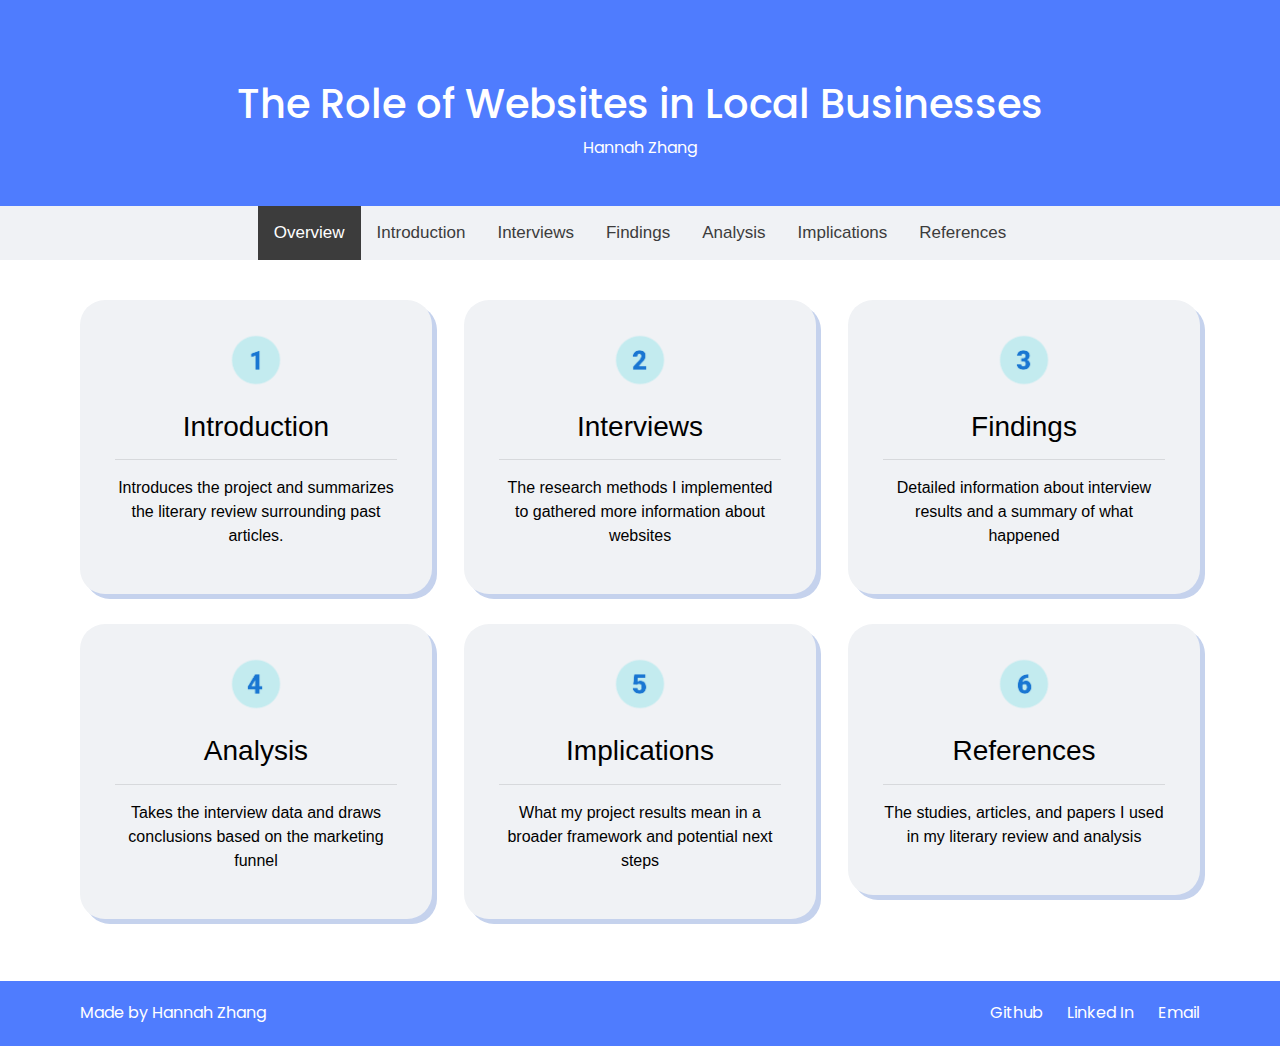
==== index.html @ 33b488de "footer on all pages" ====
<!DOCTYPE html>
<html lang="en">
  <head>
    <title>Hannah Zhang</title>
    <meta charset="utf-8">
    <meta name="viewport" content="width=device-width, initial-scale=1">
    <!-- style sheets -->
    <link href="style.css" rel="stylesheet" type="text/css" />
    <link rel="stylesheet" href="https://cdnjs.cloudflare.com/ajax/libs/font-awesome/4.7.0/css/font-awesome.min.css">
    <link rel="stylesheet" href="https://maxcdn.bootstrapcdn.com/bootstrap/4.5.2/css/bootstrap.min.css">
    <!-- javascript -->
    <script src="script.js"></script>
    <!-- favicon -->
    <link rel="icon" href="images/favicon.png"/>
  </head>
  <body>
    <!-- header -->
    <div class="header">
      <h1>The Role of Websites in Local Businesses</h1>
      <p>Hannah Zhang</p>
    </div>
    <!-- navbar -->
    <div class="topnav" id="myTopnav">
      <div class="horizontal-center">
        <a href="index.html" class="active">Overview</a>
        <a href="pages/intro.html">Introduction</a>
        <a href="pages/interview.html">Interviews</a>
        <a href="pages/findings.html">Findings</a>
        <a href="pages/analysis.html">Analysis</a>
        <a href="pages/implications.html">Implications</a>
        <a href="pages/references.html">References</a>
        <a href="javascript:void(0);" class="icon" onclick="myFunction()">
          <i class="fa fa-bars"></i>
        </a>
      </div>
    </div>
    <!-- content -->
    <div class="content-container">
      <div class="content-row">
        <!-- Introduction -->
        <a href="pages/intro.html">
          <img src="images/numbers/1.png" alt="1">
          <h3>Introduction</h3>
          <hr>
          <p>Introduces the project and summarizes the literary review surrounding past articles.</p>
        </a>
        <!-- Analysis -->
        <a href="pages/analysis.html">
          <img src="images/numbers/4.png" alt="4">
          <h3>Analysis</h3>
          <hr>
          <p>Takes the interview data and draws conclusions based on the marketing funnel</p>
        </a>
        <!-- Interviews -->
        <a href="pages/interview.html">
          <img src="images/numbers/2.png" alt="2">
          <h3>Interviews</h3>
          <hr>
          <p>The research methods I implemented to gathered more information about websites</p>
        </a>
        <!-- Implications -->
        <a href="pages/implications.html">
          <img src="images/numbers/5.png" alt="5">
          <h3>Implications</h3>
          <hr>
          <p>What my project results mean in a broader framework and potential next steps</p>
        </a>
        <!-- Findings -->
        <a href="pages/findings.html">
          <img src="images/numbers/3.png" alt="3">
          <h3>Findings</h3>
          <hr>
          <p>Detailed information about interview results and a summary of what happened</p>
        </a>
        <!-- References -->
        <a href="pages/references.html">
          <img src="images/numbers/6.png" alt="6">
          <h3>References</h3>
          <hr>
          <p>The studies, articles, and papers I used in my literary review and analysis</p>
        </a>
      </div>
    </div>
    <!-- footer -->
    <div class="footer">
      <p>Made by <a href="images/socials/resume.pdf" target=”_blank”>Hannah Zhang</a>
      </p>
      <div class="socials">
      <a href="https://github.com/hannahjzhang" target=”_blank”>Github</a>
      <a href="https://www.linkedin.com/in/hjz" target=”_blank”>Linked In</a>
      <a href="mailto:hannahjzhang@gmail.com" target=”_blank”>Email</a>
      </div>
    </div>
  </body>
</html>
---- style.css ----
@import url('https://fonts.googleapis.com/css2?family=Karla&display=swap');
@import url('https://fonts.googleapis.com/css2?family=Poppins:wght@500&display=swap');

h1 {
  color: white;
  font-family: 'Poppins', sans-serif;
  text-align: center;
  font-size: 40px;
}

/* header at the top of every page */
.header {
  background-color: #4F7CFE;
  color: white;
  font-family: 'Poppins', sans-serif;
  text-align: center;
  padding-top: 80px;
  padding-bottom: 30px;
  padding-left: 20px;
  padding-right: 20px;
}

/* background color for navigatioin bar */
.topnav {
  background-color: #f0f2f5;
  overflow: hidden;
  display: flex;
  justify-content: center;
}
/* navbar links */
.topnav a {
  float: left;
  display: block;
  color: #3C3C3C;
  text-align: center;
  padding: 14px 16px;
  text-decoration: none;
  font-size: 17px;
  left: 50%;
}
/* hover changes */
.topnav a:hover {
  background-color: #c5d2ed;
  color: #3C3C3C;
  text-decoration: none;
}
/* active page styling */
.topnav a.active {
  background-color: #3C3C3C;
  color: white;
}
/* closee topnav on small screens */
.topnav .icon {
  display: none;
}
/* if screen small, hide all links except for overview */
@media screen and (max-width: 800px) {
  .topnav a:not(:first-child) {display: none;}
  .topnav a.icon {
    float: right;
    display: block;
  }
}
/* display the links vertically if screen is small */
@media screen and (max-width: 600px) {
  .topnav.responsive {position: relative;}
  .topnav.responsive a.icon {
    position: absolute;
    right: 0;
    top: 0;
  }
  .topnav.responsive a {
    float: none;
    display: block;
    text-align: left;
  }
}

/* overall container for the content of the homepage */
.content-container {
  padding-left: 40px;
  padding-right: 40px;
  margin-left: 40px;
  margin-right: 40px;
  margin-top: 40px;
  margin-bottom: 40px;
  background-color: white;
}

/* styling the blocks of content on the homepage */
.content-row {
  -webkit-column-count: 3;
     -moz-column-count: 3;
          column-count: 3;
  -webkit-column-gap: 2em;
     -moz-column-gap: 2em;
          column-gap: 2em;  
}
.content-row a {
  display: block;
  max-width: 676px;
  margin-bottom: 30px;
  /* margin: 0 auto 25px auto; */
  padding-top: 30px;
  padding-bottom: 30px;
  padding-right: 35px;
  padding-left: 35px;
  border-radius: 25px;
  color: black;
  background-color: #f0f2f5;
  box-shadow: 5px 5px #c5d2ed;
}
.content-row a:hover {
  cursor: pointer;
  color: black;
  position: relative;
  box-shadow: 5px 5px #b8b8b8;
  transform: scale(1.01);
}
.content-row a h3 {
  text-align: center;
}
.content-row a p {
  text-align: center;
}
.content-row a:link {
  text-decoration: none;
}
.content-row img {
  width: 60px;
  height: 60px;
  border-radius: 50%;
  display: block;
  margin-left: auto;
  margin-right: auto;
  margin-bottom: 20px;
}

/* smaller overall container for content-heavy pages */
.small-container {
  padding-left: 40px;
  padding-right: 40px;
  margin-left: 150px;
  margin-right: 150px;
  margin-top: 60px;
  margin-bottom: 60px;
  background-color: white;
}
.small-container hr {
  width: 1065px;
  height:0;
  border-bottom: 1px;
}
.small-container h3 {
  color: black;
}
.small-container p {
  color: #383838;
}
.small-container table, th, td {
  border: 1px solid black;
  border-collapse: collapse;
}

/* styling for the literary review breakdown table */
table {
  padding: 8px;
  width: 100%;
}
th {
  padding-left: 15px;
  padding-right: 15px;
  padding-top: 15px;
  padding-bottom: 15px;
  border: 1px solid #ddd;
}
td {
  padding-left: 15px;
  padding-right: 15px;
  padding-top: 5px;
  padding-bottom: 5px;
  border: 1px solid #ddd;
}
tr:nth-child(odd) {
  background-color: #f2f2f2;
}

/* footer and footer content styling */
.footer {
  background-color: #4F7CFE;
  color: white;
  font-family: 'Poppins', sans-serif;
  text-align: center;
  padding-top: 20px;
  padding-bottom: 5px;
  padding-left: 80px;
  padding-right: 80px;
  display: flex;
  justify-content: space-between;
}
.footer p {
  text-align: left;
  color: white;
}
.footer a {
  text-align: left;
  color: white;
}
.footer a:hover {
  color: aliceblue;
}
.socials {
  margin-top: 0px;
}
.socials a {
  text-decoration: none;
  color: white;
  padding-left: 20px;
}
.socials a:hover {
  color: aliceblue;
}
.socials img {
  width: 20px;
  height: 20px;
  padding: 15px;
}
.socials:hover img {
  transform: scale(1.1);
}
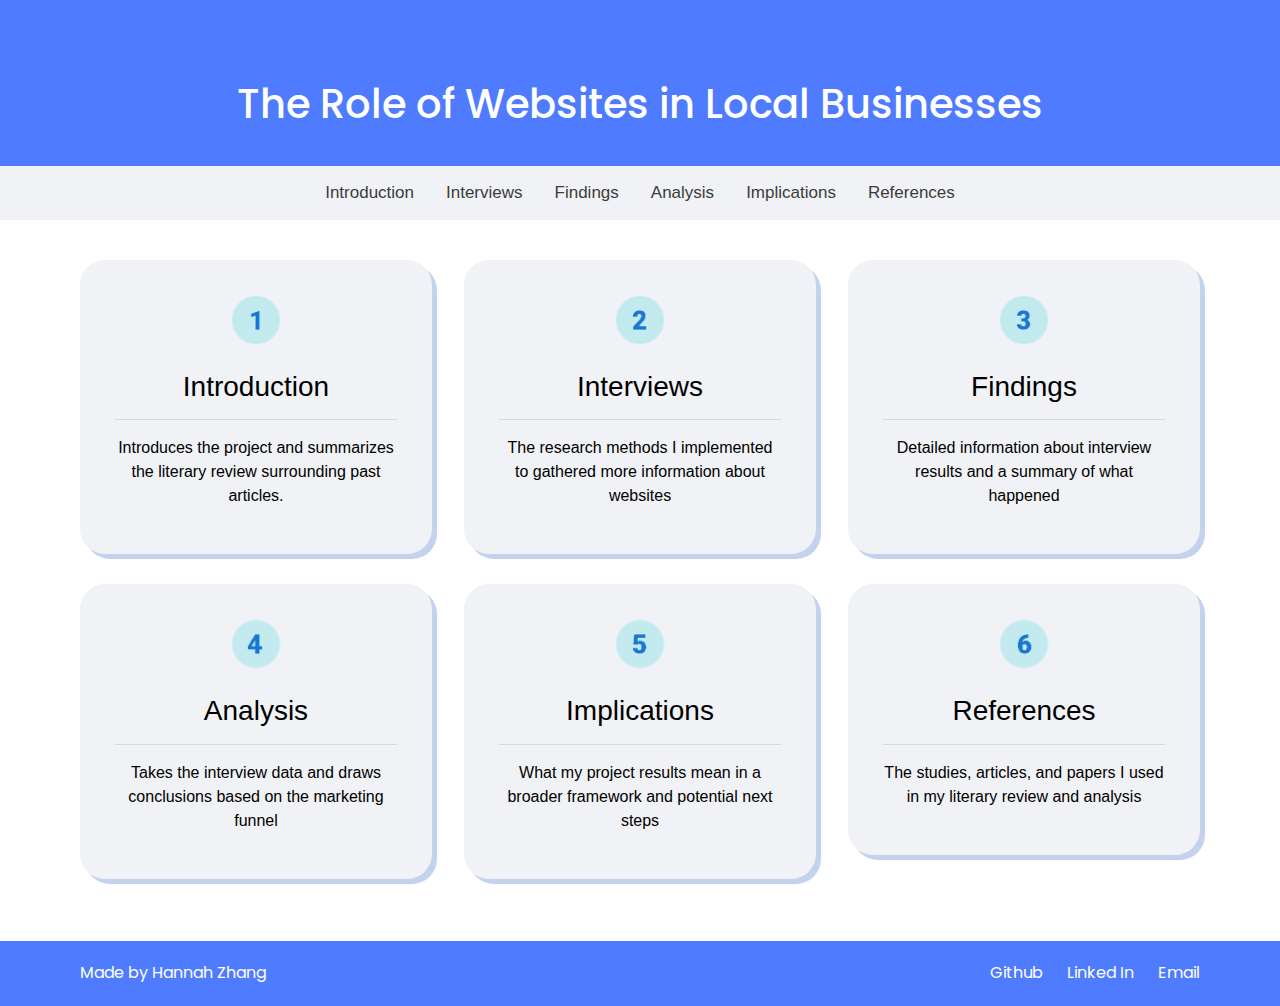
==== commit d18bfc42: "header/navbar edits" ====
--- a/index.html
+++ b/index.html
@@ -1,7 +1,7 @@
 <!DOCTYPE html>
 <html lang="en">
   <head>
-    <title>Hannah Zhang</title>
+    <title>AAR – Hannah Zhang</title>
     <meta charset="utf-8">
     <meta name="viewport" content="width=device-width, initial-scale=1">
     <!-- style sheets -->
@@ -16,13 +16,11 @@
   <body>
     <!-- header -->
     <div class="header">
-      <h1>The Role of Websites in Local Businesses</h1>
-      <p>Hannah Zhang</p>
+      <h1><a href="index.html">The Role of Websites in Local Businesses</a></h1>
     </div>
     <!-- navbar -->
     <div class="topnav" id="myTopnav">
       <div class="horizontal-center">
-        <a href="index.html" class="active">Overview</a>
         <a href="pages/intro.html">Introduction</a>
         <a href="pages/interview.html">Interviews</a>
         <a href="pages/findings.html">Findings</a>
--- a/style.css
+++ b/style.css
@@ -6,6 +6,13 @@
   font-family: 'Poppins', sans-serif;
   text-align: center;
   font-size: 40px;
+}
+h1 a {
+  color: white;
+}
+h1 a:hover {
+  color: white;
+  text-decoration: none;
 }
 
 /* header at the top of every page */
@@ -227,4 +234,27 @@
 }
 .socials:hover img {
   transform: scale(1.1);
+}
+
+/* marketing funnel & recommendations image styling */
+.small-container img {
+  width: 100%;
+  height: auto;
+}
+
+/* three columns in analysis section */
+/* create three equal columns that floats next to each other */
+.column {
+  float: left;
+  width: 31%;
+  padding: 20px;
+  margin-left: 16px;
+  background-color: #f2f2f2;
+  border-radius: 10px;
+}
+/* clear floats after the columns */
+.row:after {
+  content: "";
+  display: table;
+  clear: both;
 }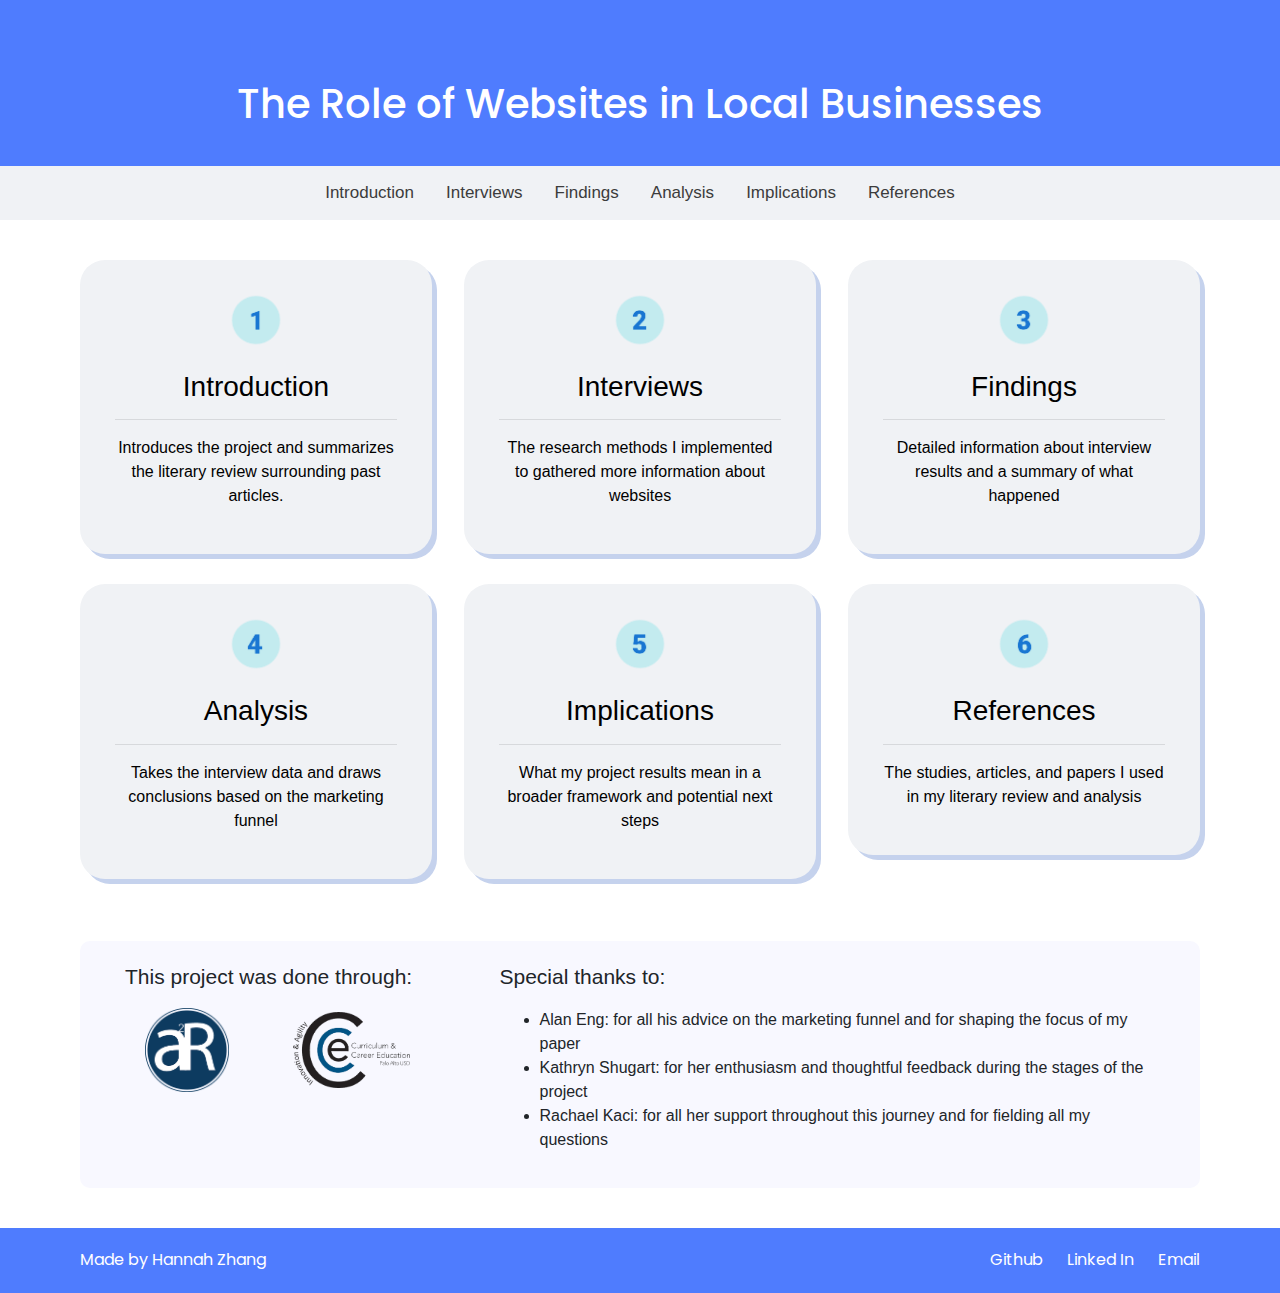
==== commit 78d16143: "aar/cce logos + mentor acknowledgement" ====
--- a/index.html
+++ b/index.html
@@ -79,6 +79,24 @@
         </a>
       </div>
     </div>
+    <!-- logos -->
+    <div class="logo-container">
+      <div class="row">
+        <div class="column left">
+          <p>This project was done through:</p>
+          <img src="images/logos/aar.png" class="aar" alt="AAR">
+          <img src="images/logos/cce.png" class="cce" alt="CCE">
+        </div>
+        <div class="column right">
+          <p>Special thanks to:</p>
+          <ul>
+            <li>Alan Eng: for all his advice on the marketing funnel and for shaping the focus of my paper</li>
+            <li>Kathryn Shugart: for her enthusiasm and thoughtful feedback during the stages of the project</li>
+            <li>Rachael Kaci: for all her support throughout this journey and for fielding all my questions</li>
+          </ul>
+        </div>
+      </div>
+    </div>
     <!-- footer -->
     <div class="footer">
       <p>Made by <a href="images/socials/resume.pdf" target=”_blank”>Hannah Zhang</a>
--- a/style.css
+++ b/style.css
@@ -1,19 +1,5 @@
 @import url('https://fonts.googleapis.com/css2?family=Karla&display=swap');
 @import url('https://fonts.googleapis.com/css2?family=Poppins:wght@500&display=swap');
-
-h1 {
-  color: white;
-  font-family: 'Poppins', sans-serif;
-  text-align: center;
-  font-size: 40px;
-}
-h1 a {
-  color: white;
-}
-h1 a:hover {
-  color: white;
-  text-decoration: none;
-}
 
 /* header at the top of every page */
 .header {
@@ -25,6 +11,19 @@
   padding-bottom: 30px;
   padding-left: 20px;
   padding-right: 20px;
+}
+.header h1 {
+  color: white;
+  font-family: 'Poppins', sans-serif;
+  text-align: center;
+  font-size: 40px;
+}
+.header a {
+  color: white;
+}
+.header a:hover {
+  color: white;
+  text-decoration: none;
 }
 
 /* background color for navigatioin bar */
@@ -243,8 +242,11 @@
 }
 
 /* three columns in analysis section */
+.column-container {
+  background-color: white;
+}
 /* create three equal columns that floats next to each other */
-.column {
+.column-container .column {
   float: left;
   width: 31%;
   padding: 20px;
@@ -253,8 +255,54 @@
   border-radius: 10px;
 }
 /* clear floats after the columns */
-.row:after {
+.column-container .row:after {
   content: "";
   display: table;
   clear: both;
+}
+
+/* column styling for the logos/acknowledgements on homepage */
+.logo-container {
+  padding-left: 40px;
+  padding-right: 40px;
+  margin-left: 80px;
+  margin-right: 80px;
+  margin-top: 40px;
+  margin-bottom: 40px;
+  background-color: ghostwhite;
+  border-radius: 10px;
+}
+
+.logo-container .column {
+  float: left;
+  padding: 20px;
+}
+
+.logo-container .left {
+  width: 35%;
+}
+
+.logo-container .right {
+  width: 65%;
+}
+
+.logo-container.row:after {
+  content: "";
+  display: table;
+  clear: both;
+}
+
+.logo-container .aar {
+  width: 25%;
+  margin-left: 20px;
+  margin-right: 50px;
+}
+
+.logo-container .cce {
+  width: 35%;
+  margin-left: 10px;
+}
+
+.logo-container p {
+  font-size: 21px;
 }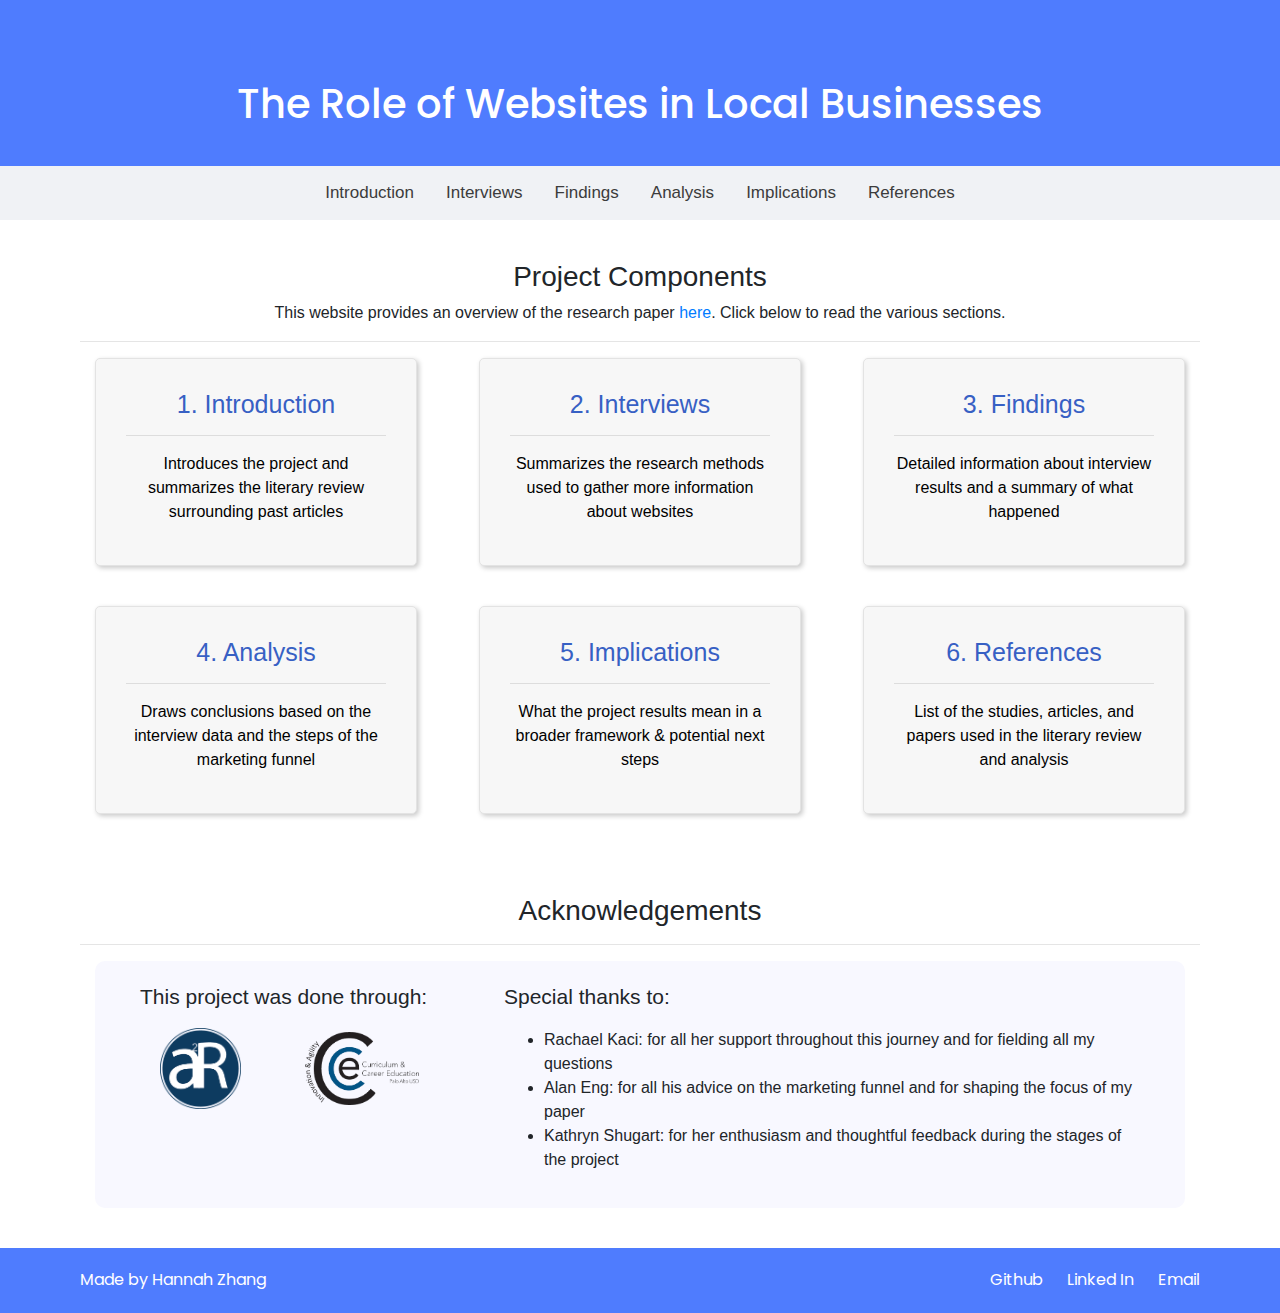
==== commit 8645f3ba: "major edits for the showcase" ====
--- a/index.html
+++ b/index.html
@@ -34,66 +34,73 @@
     </div>
     <!-- content -->
     <div class="content-container">
+      <h3 style="text-align:center;">Project Components</h3>
+      <p style="text-align:center;">This website provides an overview of the research paper <a href="https://docs.google.com/document/d/1KLYyJthxJHhPB7gAEliKahT4Q1NTSQ8itV6qCoGQgQw/edit?usp=sharing" target="_blank">here</a>. Click below to read the various sections.</p>
+      <hr>
       <div class="content-row">
         <!-- Introduction -->
         <a href="pages/intro.html">
-          <img src="images/numbers/1.png" alt="1">
-          <h3>Introduction</h3>
+          <!-- <img src="images/numbers/1.png" alt="1"> -->
+          <h3>1. Introduction</h3>
           <hr>
-          <p>Introduces the project and summarizes the literary review surrounding past articles.</p>
+          <p>Introduces the project and summarizes the literary review surrounding past articles</p>
         </a>
         <!-- Analysis -->
         <a href="pages/analysis.html">
-          <img src="images/numbers/4.png" alt="4">
-          <h3>Analysis</h3>
+          <!-- <img src="images/numbers/4.png" alt="4"> -->
+          <h3>4. Analysis</h3>
           <hr>
-          <p>Takes the interview data and draws conclusions based on the marketing funnel</p>
+          <p>Draws conclusions based on the interview data and the steps of the marketing funnel</p>
         </a>
         <!-- Interviews -->
         <a href="pages/interview.html">
-          <img src="images/numbers/2.png" alt="2">
-          <h3>Interviews</h3>
+          <!-- <img src="images/numbers/2.png" alt="2"> -->
+          <h3>2. Interviews</h3>
           <hr>
-          <p>The research methods I implemented to gathered more information about websites</p>
+          <p>Summarizes the research methods used to gather more information about websites</p>
         </a>
         <!-- Implications -->
         <a href="pages/implications.html">
-          <img src="images/numbers/5.png" alt="5">
-          <h3>Implications</h3>
+          <!-- <img src="images/numbers/5.png" alt="5"> -->
+          <h3>5. Implications</h3>
           <hr>
-          <p>What my project results mean in a broader framework and potential next steps</p>
+          <p>What the project results mean in a broader framework & potential next steps</p>
         </a>
         <!-- Findings -->
         <a href="pages/findings.html">
-          <img src="images/numbers/3.png" alt="3">
-          <h3>Findings</h3>
+          <!-- <img src="images/numbers/3.png" alt="3"> -->
+          <h3>3. Findings</h3>
           <hr>
           <p>Detailed information about interview results and a summary of what happened</p>
         </a>
         <!-- References -->
         <a href="pages/references.html">
-          <img src="images/numbers/6.png" alt="6">
-          <h3>References</h3>
+          <!-- <img src="images/numbers/6.png" alt="6"> -->
+          <h3>6. References</h3>
           <hr>
-          <p>The studies, articles, and papers I used in my literary review and analysis</p>
+          <p>List of the studies, articles, and papers used in the literary review and analysis</p>
         </a>
       </div>
     </div>
     <!-- logos -->
-    <div class="logo-container">
-      <div class="row">
-        <div class="column left">
-          <p>This project was done through:</p>
-          <img src="images/logos/aar.png" class="aar" alt="AAR">
-          <img src="images/logos/cce.png" class="cce" alt="CCE">
-        </div>
-        <div class="column right">
-          <p>Special thanks to:</p>
-          <ul>
-            <li>Alan Eng: for all his advice on the marketing funnel and for shaping the focus of my paper</li>
-            <li>Kathryn Shugart: for her enthusiasm and thoughtful feedback during the stages of the project</li>
-            <li>Rachael Kaci: for all her support throughout this journey and for fielding all my questions</li>
-          </ul>
+    <div class="content-container">
+      <h3 style="text-align:center;">Acknowledgements</h3>
+      <hr>
+      <div class="logo-container">
+        <div class="row">
+          <div class="column left">
+            <p>This project was done through:</p>
+            <img src="images/logos/aar.png" class="aar" alt="AAR">
+            <img src="images/logos/cce.png" class="cce" alt="CCE">
+          </div>
+          <div class="column right">
+            <p>Special thanks to:</p>
+            <ul>
+              <li>Rachael Kaci: for all her support throughout this journey and for fielding all my questions</li>
+              <li>Alan Eng: for all his advice on the marketing funnel and for shaping the focus of my paper</li>
+              <li>Kathryn Shugart: for her enthusiasm and thoughtful feedback during the stages of the project</li>
+            </ul>
+          </div>
         </div>
       </div>
     </div>
--- a/style.css
+++ b/style.css
@@ -46,8 +46,8 @@
 }
 /* hover changes */
 .topnav a:hover {
-  background-color: #c5d2ed;
-  color: #3C3C3C;
+  color: white;
+  background-color: #3C3C3C;
   text-decoration: none;
 }
 /* active page styling */
@@ -105,26 +105,32 @@
 .content-row a {
   display: block;
   max-width: 676px;
-  margin-bottom: 30px;
+  margin-bottom: 40px;
+  margin-left: 15px;
+  margin-right: 15px;
   /* margin: 0 auto 25px auto; */
   padding-top: 30px;
-  padding-bottom: 30px;
-  padding-right: 35px;
-  padding-left: 35px;
-  border-radius: 25px;
+  padding-bottom: 25px;
+  padding-right: 30px;
+  padding-left: 30px;
+  border-radius: 5px;
   color: black;
-  background-color: #f0f2f5;
-  box-shadow: 5px 5px #c5d2ed;
+  background-color: #f7f7f7;
+  border: 1px solid;
+  border-color: #e3e3e3;
+  box-shadow: 2px 2px 5px #c9c9c9;
 }
 .content-row a:hover {
   cursor: pointer;
   color: black;
   position: relative;
-  box-shadow: 5px 5px #b8b8b8;
-  transform: scale(1.01);
+  /* box-shadow: 2px 2px #3c3d3d; */
+  /* transform: scale(1.01); */
 }
 .content-row a h3 {
   text-align: center;
+  font-size: 25px;
+  color: #3760c4;
 }
 .content-row a p {
   text-align: center;
@@ -265,10 +271,9 @@
 .logo-container {
   padding-left: 40px;
   padding-right: 40px;
-  margin-left: 80px;
-  margin-right: 80px;
-  margin-top: 40px;
-  margin-bottom: 40px;
+  margin-left: 15px;
+  margin-right: 15px;
+  margin-bottom: 20px;
   background-color: ghostwhite;
   border-radius: 10px;
 }
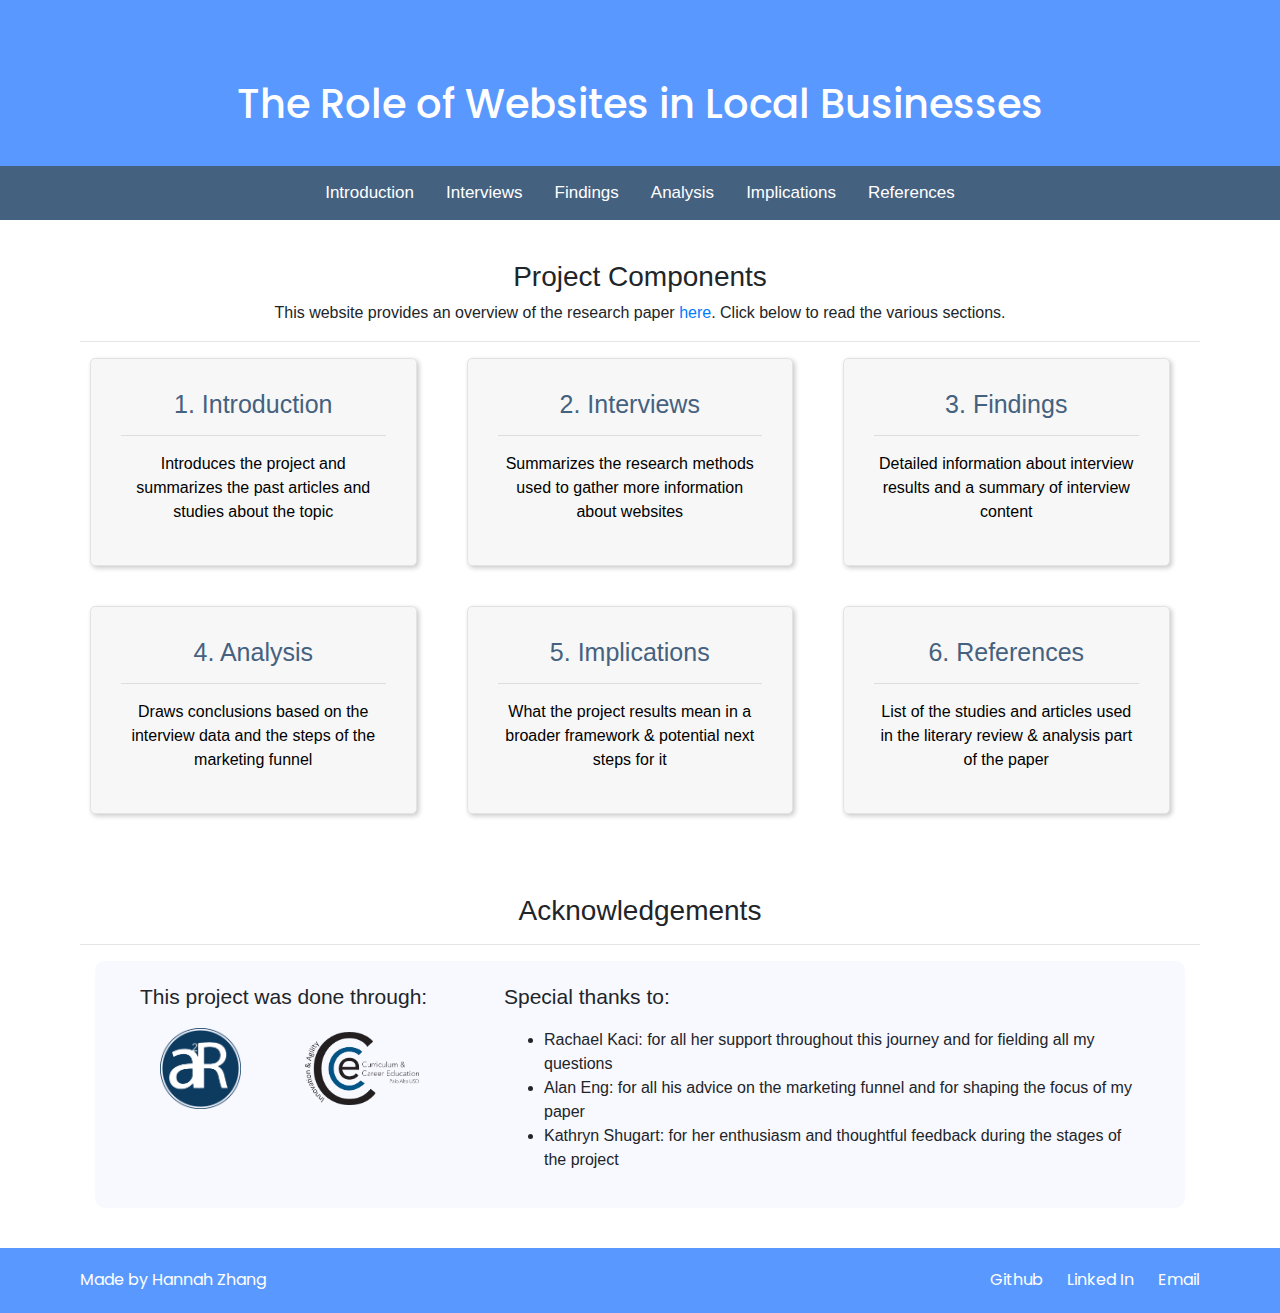
==== commit f0b5ee1e: "homepage styling and minor fixese" ====
--- a/index.html
+++ b/index.html
@@ -37,49 +37,57 @@
       <h3 style="text-align:center;">Project Components</h3>
       <p style="text-align:center;">This website provides an overview of the research paper <a href="https://docs.google.com/document/d/1KLYyJthxJHhPB7gAEliKahT4Q1NTSQ8itV6qCoGQgQw/edit?usp=sharing" target="_blank">here</a>. Click below to read the various sections.</p>
       <hr>
-      <div class="content-row">
-        <!-- Introduction -->
-        <a href="pages/intro.html">
-          <!-- <img src="images/numbers/1.png" alt="1"> -->
-          <h3>1. Introduction</h3>
-          <hr>
-          <p>Introduces the project and summarizes the literary review surrounding past articles</p>
-        </a>
-        <!-- Analysis -->
-        <a href="pages/analysis.html">
-          <!-- <img src="images/numbers/4.png" alt="4"> -->
-          <h3>4. Analysis</h3>
-          <hr>
-          <p>Draws conclusions based on the interview data and the steps of the marketing funnel</p>
-        </a>
-        <!-- Interviews -->
-        <a href="pages/interview.html">
-          <!-- <img src="images/numbers/2.png" alt="2"> -->
-          <h3>2. Interviews</h3>
-          <hr>
-          <p>Summarizes the research methods used to gather more information about websites</p>
-        </a>
-        <!-- Implications -->
-        <a href="pages/implications.html">
-          <!-- <img src="images/numbers/5.png" alt="5"> -->
-          <h3>5. Implications</h3>
-          <hr>
-          <p>What the project results mean in a broader framework & potential next steps</p>
-        </a>
-        <!-- Findings -->
-        <a href="pages/findings.html">
-          <!-- <img src="images/numbers/3.png" alt="3"> -->
-          <h3>3. Findings</h3>
-          <hr>
-          <p>Detailed information about interview results and a summary of what happened</p>
-        </a>
-        <!-- References -->
-        <a href="pages/references.html">
-          <!-- <img src="images/numbers/6.png" alt="6"> -->
-          <h3>6. References</h3>
-          <hr>
-          <p>List of the studies, articles, and papers used in the literary review and analysis</p>
-        </a>
+      <div class="home-column-container">
+      <div class="row">
+        <div class="column">
+          <!-- Introduction -->
+          <a href="pages/intro.html">
+            <!-- <img src="images/numbers/1.png" alt="1"> -->
+            <h3>1. Introduction</h3>
+            <hr>
+            <p>Introduces the project and summarizes the past articles and studies about the topic</p>
+          </a>
+          <!-- Analysis -->
+          <a href="pages/analysis.html">
+            <!-- <img src="images/numbers/4.png" alt="4"> -->
+            <h3>4. Analysis</h3>
+            <hr>
+            <p>Draws conclusions based on the interview data and the steps of the marketing funnel</p>
+          </a>
+        </div>
+        <div class="column">
+          <!-- Interviews -->
+          <a href="pages/interview.html">
+            <!-- <img src="images/numbers/2.png" alt="2"> -->
+            <h3>2. Interviews</h3>
+            <hr>
+            <p>Summarizes the research methods used to gather more information about websites</p>
+          </a>
+          <!-- Implications -->
+          <a href="pages/implications.html">
+            <!-- <img src="images/numbers/5.png" alt="5"> -->
+            <h3>5. Implications</h3>
+            <hr>
+            <p>What the project results mean in a broader framework & potential next steps for it</p>
+          </a>
+        </div>
+        <div class="column">
+          <!-- Findings -->
+          <a href="pages/findings.html">
+            <!-- <img src="images/numbers/3.png" alt="3"> -->
+            <h3>3. Findings</h3>
+            <hr>
+            <p>Detailed information about interview results and a summary of interview content</p>
+          </a>
+          <!-- References -->
+          <a href="pages/references.html">
+            <!-- <img src="images/numbers/6.png" alt="6"> -->
+            <h3>6. References</h3>
+            <hr>
+            <p>List of the studies and articles used in the literary review & analysis part of the paper</p>
+          </a>
+        </div>
+      </div>
       </div>
     </div>
     <!-- logos -->
--- a/style.css
+++ b/style.css
@@ -3,7 +3,7 @@
 
 /* header at the top of every page */
 .header {
-  background-color: #4F7CFE;
+  background-color: #5999ff;
   color: white;
   font-family: 'Poppins', sans-serif;
   text-align: center;
@@ -28,7 +28,8 @@
 
 /* background color for navigatioin bar */
 .topnav {
-  background-color: #f0f2f5;
+  background-color: #456180;
+  color: white;
   overflow: hidden;
   display: flex;
   justify-content: center;
@@ -37,7 +38,7 @@
 .topnav a {
   float: left;
   display: block;
-  color: #3C3C3C;
+  color: white;
   text-align: center;
   padding: 14px 16px;
   text-decoration: none;
@@ -46,14 +47,14 @@
 }
 /* hover changes */
 .topnav a:hover {
-  color: white;
-  background-color: #3C3C3C;
+  color: #3C3C3C;
+  background-color: #f0f2f5;
   text-decoration: none;
 }
 /* active page styling */
 .topnav a.active {
-  background-color: #3C3C3C;
-  color: white;
+  background-color: #f0f2f5;
+  color: #3C3C3C;
 }
 /* closee topnav on small screens */
 .topnav .icon {
@@ -94,6 +95,7 @@
 }
 
 /* styling the blocks of content on the homepage */
+/*
 .content-row {
   -webkit-column-count: 3;
      -moz-column-count: 3;
@@ -102,7 +104,28 @@
      -moz-column-gap: 2em;
           column-gap: 2em;  
 }
-.content-row a {
+*/
+
+/* three columns in analysis section */
+.home-column-container {
+  background-color: white;
+}
+/* create three equal columns that floats next to each other */
+.home-column-container .column {
+  float: left;
+  width: 31%;
+  margin-left: 10px;
+  margin-right: 10px;
+  background-color: white;
+}
+/* clear floats after the columns */
+.home-column-container .row:after {
+  content: "";
+  display: table;
+  clear: both;
+}
+
+.home-column-container a {
   display: block;
   max-width: 676px;
   margin-bottom: 40px;
@@ -120,25 +143,25 @@
   border-color: #e3e3e3;
   box-shadow: 2px 2px 5px #c9c9c9;
 }
-.content-row a:hover {
+.home-column-container a:hover {
   cursor: pointer;
   color: black;
   position: relative;
   /* box-shadow: 2px 2px #3c3d3d; */
   /* transform: scale(1.01); */
 }
-.content-row a h3 {
+.home-column-container a h3 {
   text-align: center;
   font-size: 25px;
-  color: #3760c4;
-}
-.content-row a p {
-  text-align: center;
-}
-.content-row a:link {
-  text-decoration: none;
-}
-.content-row img {
+  color: #456180;
+}
+.home-column-container a p {
+  text-align: center;
+}
+.home-column-container a:link {
+  text-decoration: none;
+}
+.home-column-container img {
   width: 60px;
   height: 60px;
   border-radius: 50%;
@@ -199,7 +222,7 @@
 
 /* footer and footer content styling */
 .footer {
-  background-color: #4F7CFE;
+  background-color: #5999ff;
   color: white;
   font-family: 'Poppins', sans-serif;
   text-align: center;
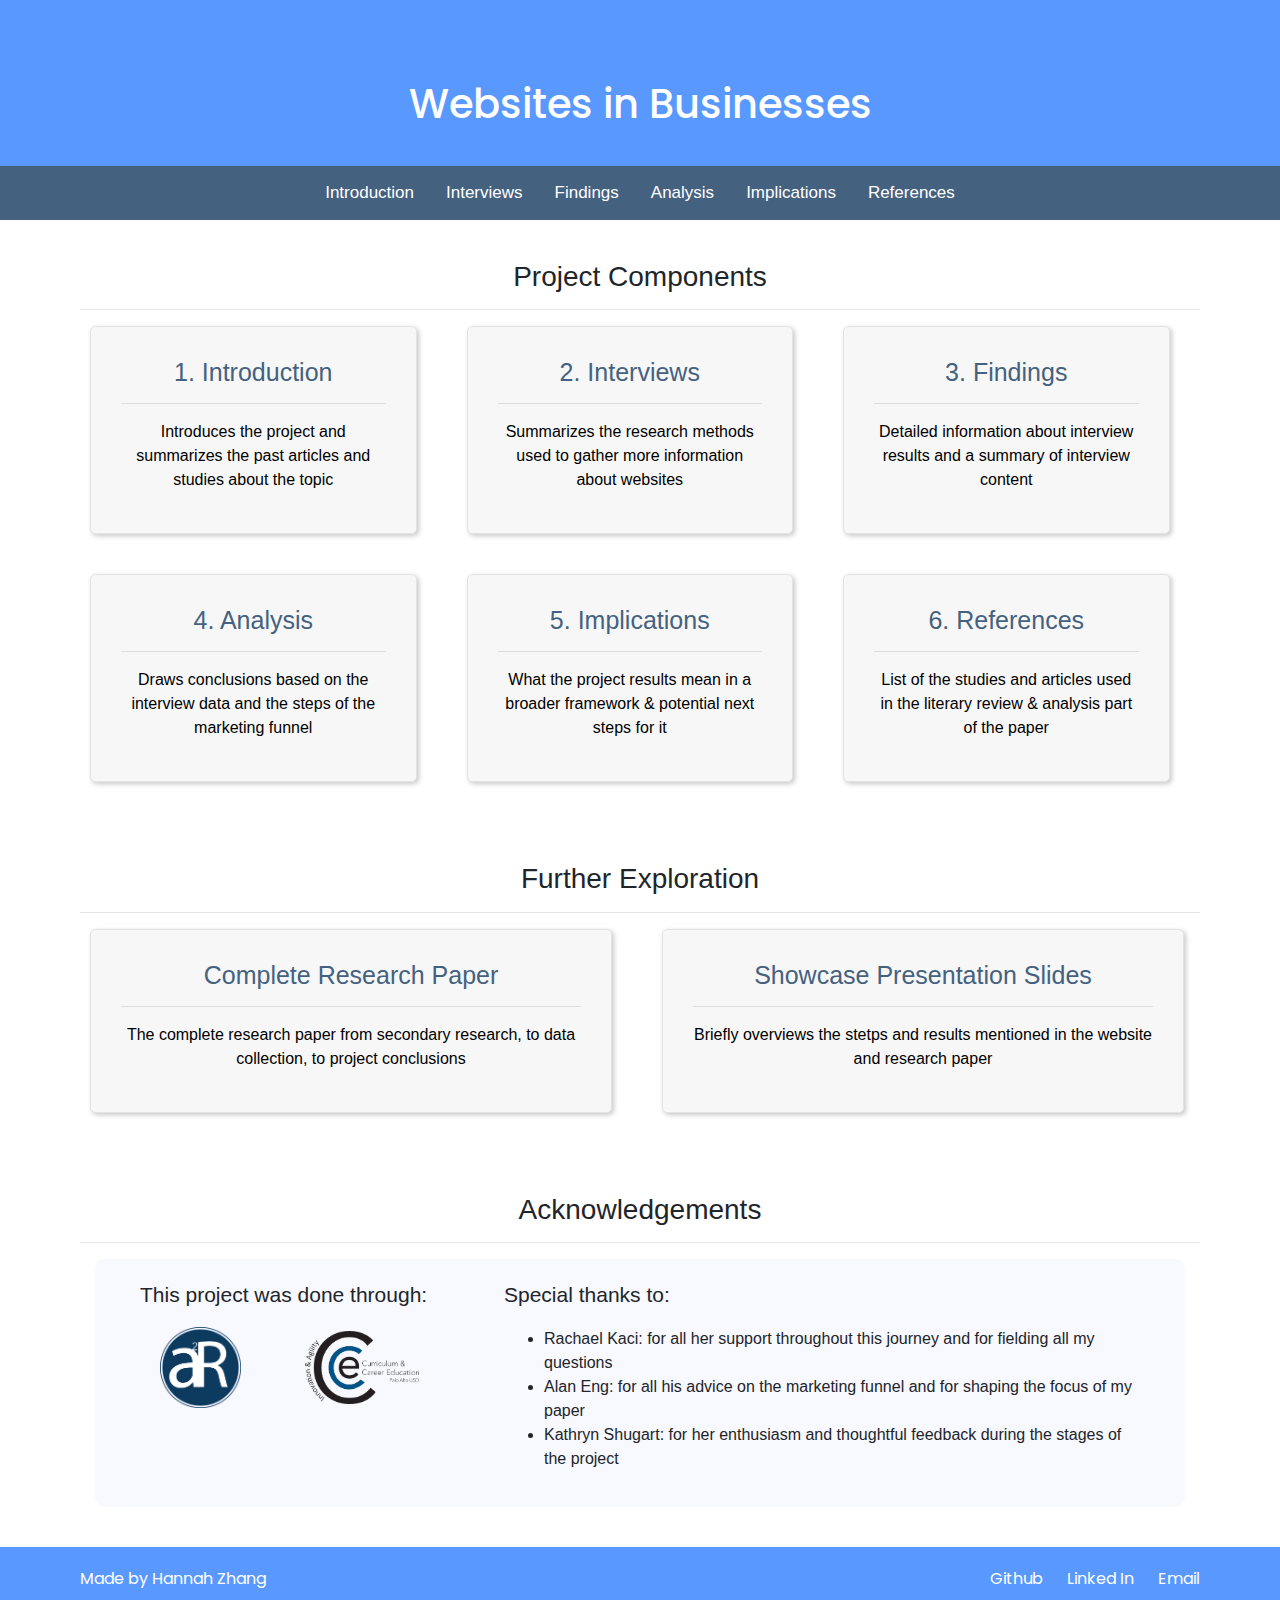
==== commit 55fd96a0: "adding paper & presentation links" ====
--- a/index.html
+++ b/index.html
@@ -16,7 +16,7 @@
   <body>
     <!-- header -->
     <div class="header">
-      <h1><a href="index.html">The Role of Websites in Local Businesses</a></h1>
+      <h1><a href="index.html">Websites in Businesses</a></h1>
     </div>
     <!-- navbar -->
     <div class="topnav" id="myTopnav">
@@ -35,7 +35,7 @@
     <!-- content -->
     <div class="content-container">
       <h3 style="text-align:center;">Project Components</h3>
-      <p style="text-align:center;">This website provides an overview of the research paper <a href="https://docs.google.com/document/d/1KLYyJthxJHhPB7gAEliKahT4Q1NTSQ8itV6qCoGQgQw/edit?usp=sharing" target="_blank">here</a>. Click below to read the various sections.</p>
+      <!-- <p style="text-align:center;">This website provides an overview of the research paper <a href="https://docs.google.com/document/d/1KLYyJthxJHhPB7gAEliKahT4Q1NTSQ8itV6qCoGQgQw/edit?usp=sharing" target="_blank">here</a>. Click below to read the various sections.</p> -->
       <hr>
       <div class="home-column-container">
       <div class="row">
@@ -90,6 +90,32 @@
       </div>
       </div>
     </div>
+
+    <!-- section linking to the paper & presentation -->
+    <div class="content-container">
+      <h3 style="text-align:center;">Further Exploration</h3>
+      <hr>
+      <div class="home-button-container">
+        <div class="row">
+          <div class="column">
+            <!-- Research Paper -->
+            <a href="https://docs.google.com/document/d/1KLYyJthxJHhPB7gAEliKahT4Q1NTSQ8itV6qCoGQgQw/edit?usp=sharing" target="_blank">
+              <h3>Complete Research Paper</h3>
+              <hr>
+              <p>The complete research paper from secondary research, to data collection, to project conclusions</p>
+            </a>
+          </div>
+          <div class="column">
+            <!-- Presentation -->
+            <a href="https://docs.google.com/presentation/d/1X2NZFHWtZQZSxps-5XnkYrJewG1_af-o040_BwKePZA/edit?usp=sharing" target="_blank">
+              <h3>Showcase Presentation Slides</h3>
+              <hr>
+              <p>Briefly overviews the stetps and results mentioned in the website and research paper</p>
+            </a>
+          </div>
+        </div>
+      </div>
+    </div>
     <!-- logos -->
     <div class="content-container">
       <h3 style="text-align:center;">Acknowledgements</h3>
--- a/style.css
+++ b/style.css
@@ -106,7 +106,63 @@
 }
 */
 
-/* three columns in analysis section */
+/* two columns in home section */
+.home-button-container {
+  background-color: white;
+}
+/* create three equal columns that floats next to each other */
+.home-button-container .column {
+  float: left;
+  width: 48%;
+  margin-left: 10px;
+  margin-right: 10px;
+  background-color: white;
+}
+/* clear floats after the columns */
+.home-button-container .row:after {
+  content: "";
+  display: table;
+  clear: both;
+}
+
+.home-button-container a {
+  display: block;
+  max-width: 676px;
+  margin-bottom: 40px;
+  margin-left: 15px;
+  margin-right: 15px;
+  /* margin: 0 auto 25px auto; */
+  padding-top: 30px;
+  padding-bottom: 25px;
+  padding-right: 30px;
+  padding-left: 30px;
+  border-radius: 5px;
+  color: black;
+  background-color: #f7f7f7;
+  border: 1px solid;
+  border-color: #e3e3e3;
+  box-shadow: 2px 2px 5px #c9c9c9;
+}
+.home-button-container a:hover {
+  cursor: pointer;
+  color: black;
+  position: relative;
+  /* box-shadow: 2px 2px #3c3d3d; */
+  /* transform: scale(1.01); */
+}
+.home-button-container a h3 {
+  text-align: center;
+  font-size: 25px;
+  color: #456180;
+}
+.home-button-container a p {
+  text-align: center;
+}
+.home-button-container a:link {
+  text-decoration: none;
+}
+
+/* three columns in home section */
 .home-column-container {
   background-color: white;
 }
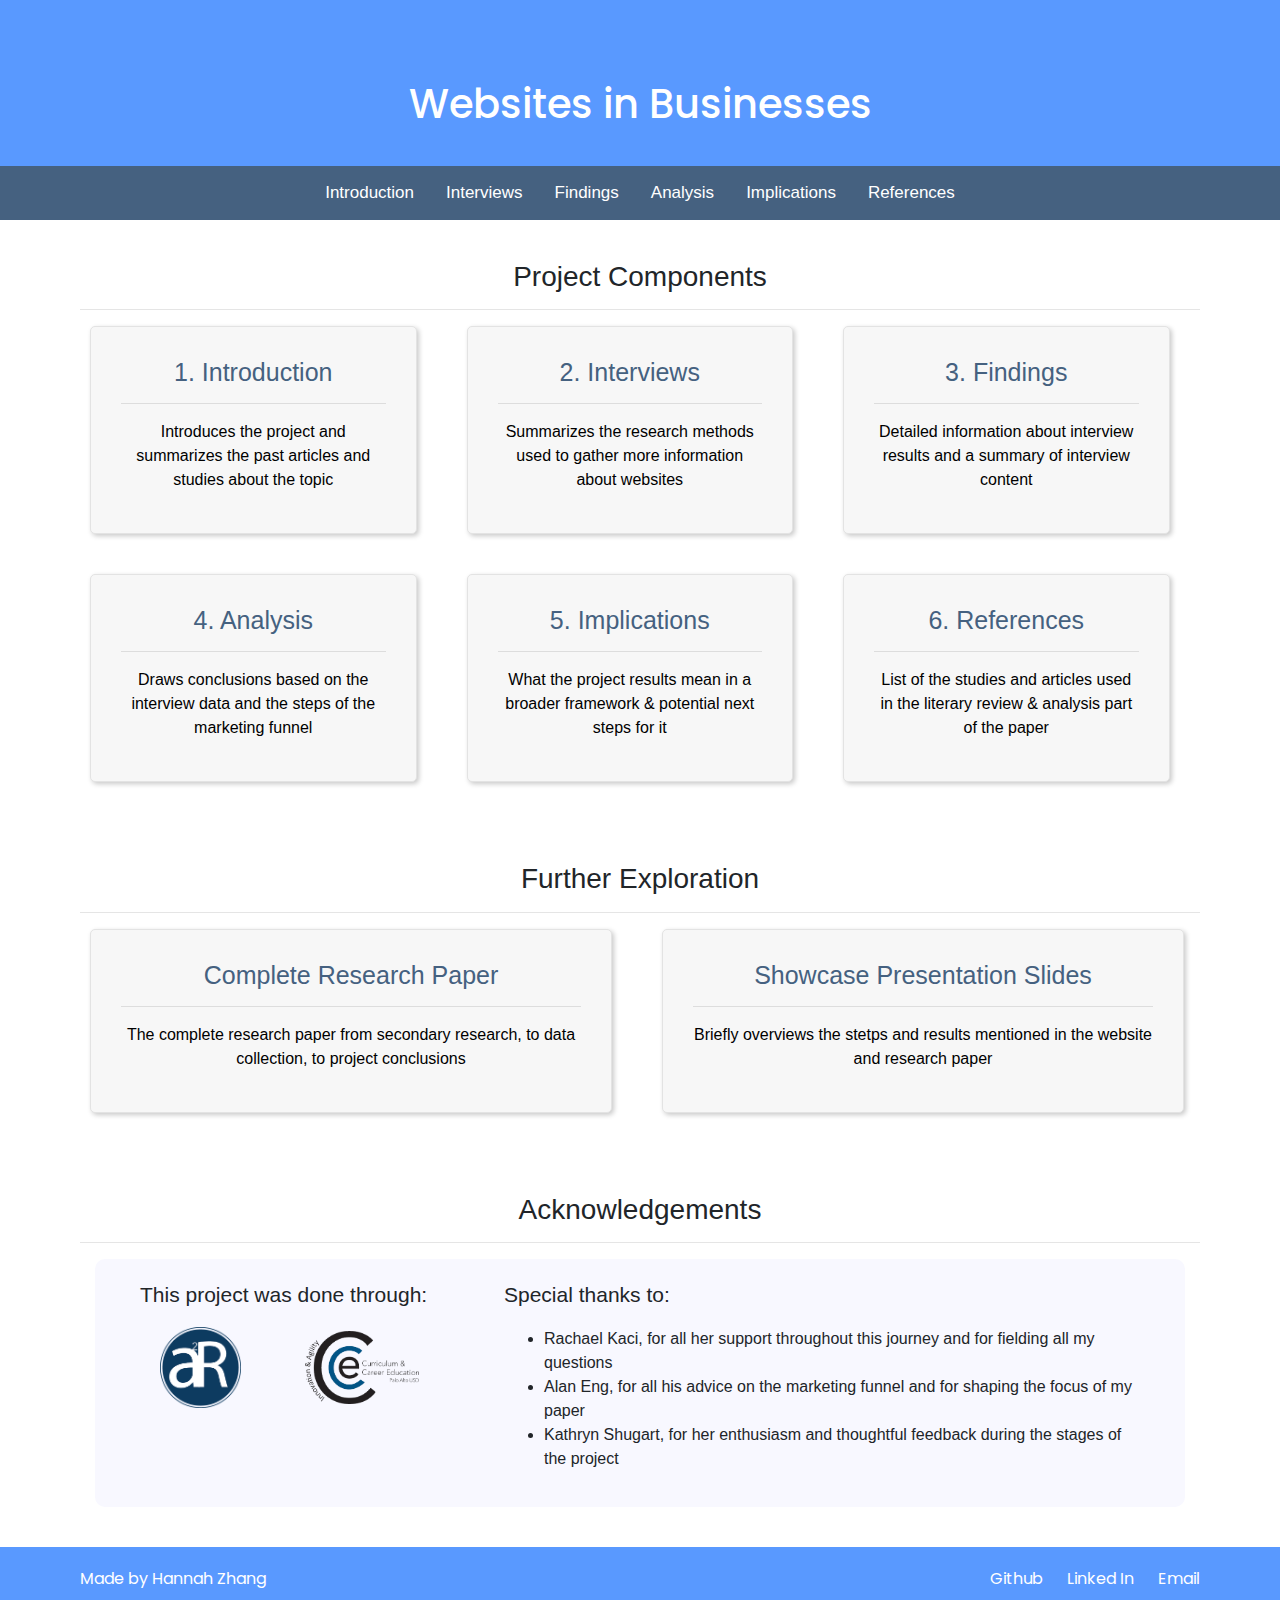
==== commit 64e46e35: "grammar fixes & readme" ====
--- a/index.html
+++ b/index.html
@@ -130,9 +130,9 @@
           <div class="column right">
             <p>Special thanks to:</p>
             <ul>
-              <li>Rachael Kaci: for all her support throughout this journey and for fielding all my questions</li>
-              <li>Alan Eng: for all his advice on the marketing funnel and for shaping the focus of my paper</li>
-              <li>Kathryn Shugart: for her enthusiasm and thoughtful feedback during the stages of the project</li>
+              <li>Rachael Kaci, for all her support throughout this journey and for fielding all my questions</li>
+              <li>Alan Eng, for all his advice on the marketing funnel and for shaping the focus of my paper</li>
+              <li>Kathryn Shugart, for her enthusiasm and thoughtful feedback during the stages of the project</li>
             </ul>
           </div>
         </div>
--- a/style.css
+++ b/style.css
@@ -110,7 +110,6 @@
 .home-button-container {
   background-color: white;
 }
-/* create three equal columns that floats next to each other */
 .home-button-container .column {
   float: left;
   width: 48%;
@@ -118,13 +117,11 @@
   margin-right: 10px;
   background-color: white;
 }
-/* clear floats after the columns */
 .home-button-container .row:after {
   content: "";
   display: table;
   clear: both;
 }
-
 .home-button-container a {
   display: block;
   max-width: 676px;
@@ -166,7 +163,6 @@
 .home-column-container {
   background-color: white;
 }
-/* create three equal columns that floats next to each other */
 .home-column-container .column {
   float: left;
   width: 31%;
@@ -174,13 +170,11 @@
   margin-right: 10px;
   background-color: white;
 }
-/* clear floats after the columns */
 .home-column-container .row:after {
   content: "";
   display: table;
   clear: both;
 }
-
 .home-column-container a {
   display: block;
   max-width: 676px;
@@ -356,37 +350,30 @@
   background-color: ghostwhite;
   border-radius: 10px;
 }
-
 .logo-container .column {
   float: left;
   padding: 20px;
 }
-
 .logo-container .left {
   width: 35%;
 }
-
 .logo-container .right {
   width: 65%;
 }
-
 .logo-container.row:after {
   content: "";
   display: table;
   clear: both;
 }
-
 .logo-container .aar {
   width: 25%;
   margin-left: 20px;
   margin-right: 50px;
 }
-
 .logo-container .cce {
   width: 35%;
   margin-left: 10px;
 }
-
 .logo-container p {
   font-size: 21px;
 }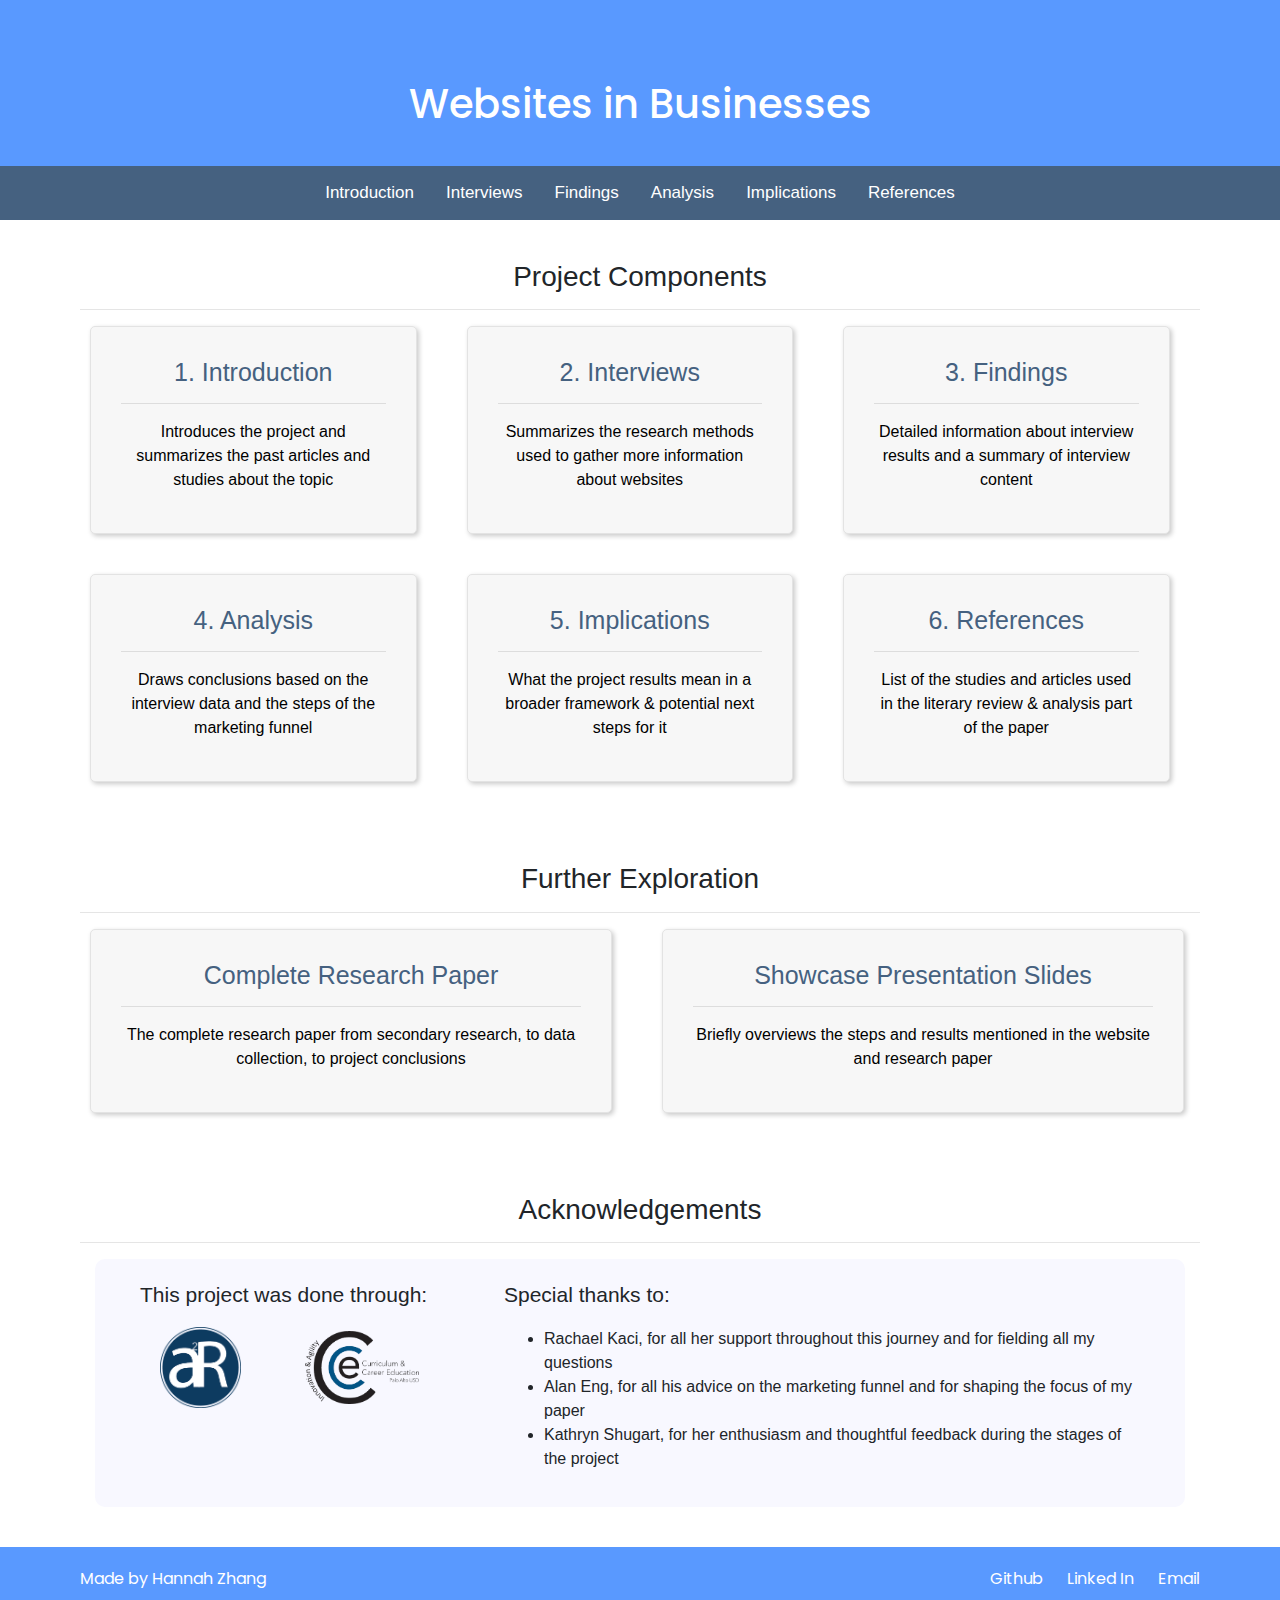
==== commit ddc41cdf: "grammar fix" ====
--- a/index.html
+++ b/index.html
@@ -110,7 +110,7 @@
             <a href="https://docs.google.com/presentation/d/1X2NZFHWtZQZSxps-5XnkYrJewG1_af-o040_BwKePZA/edit?usp=sharing" target="_blank">
               <h3>Showcase Presentation Slides</h3>
               <hr>
-              <p>Briefly overviews the stetps and results mentioned in the website and research paper</p>
+              <p>Briefly overviews the steps and results mentioned in the website and research paper</p>
             </a>
           </div>
         </div>
